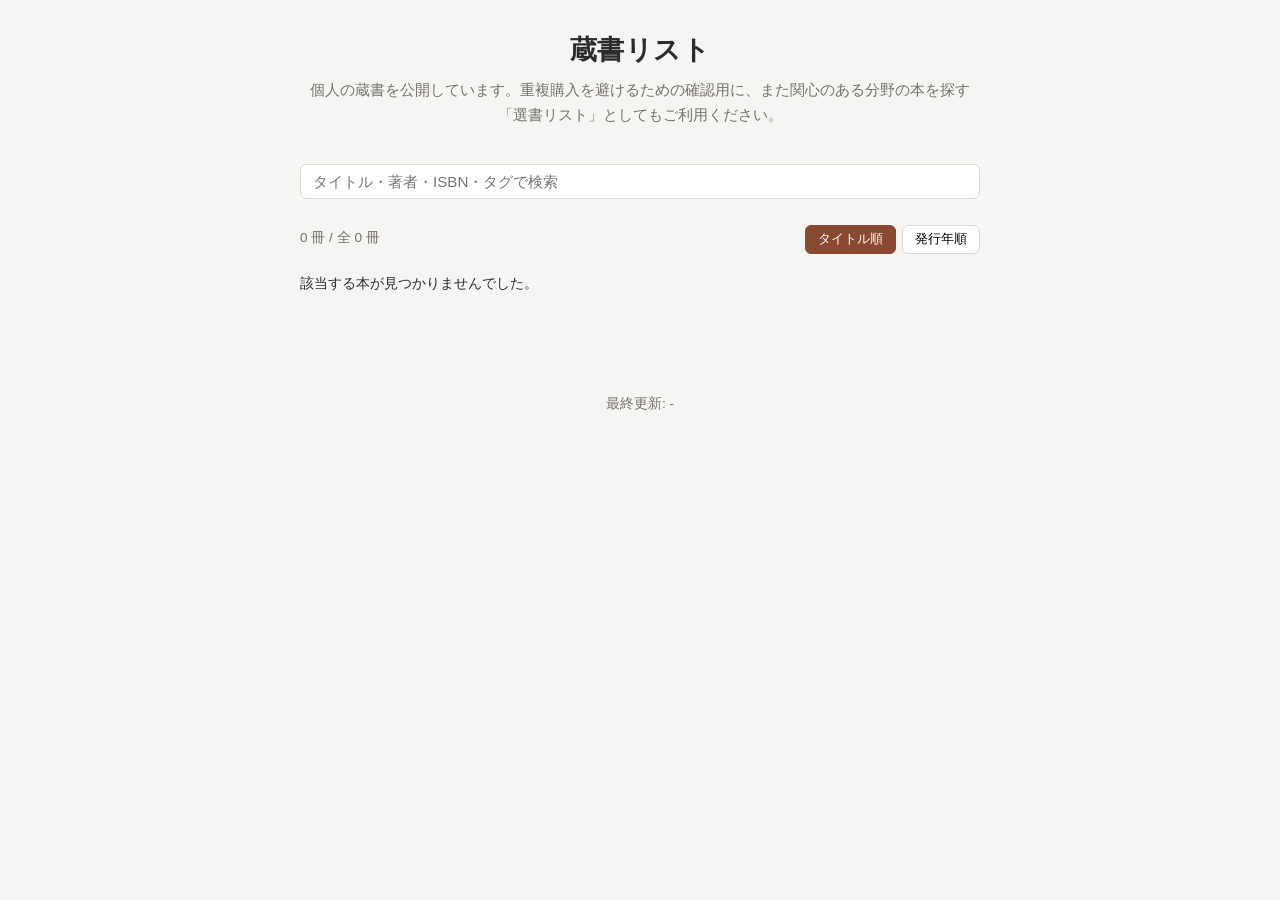
==== index.html @ a23bb163 "初期コミット: 蔵書管理（ローカル登録ツール + GitHub Pages公開ページ） Co-Authored-By: Claude Sonnet 5 <noreply@anthropic.com>" ====
<!DOCTYPE html>
<html lang="ja">
<head>
<meta charset="UTF-8">
<meta name="viewport" content="width=device-width, initial-scale=1.0">
<title>蔵書リスト</title>
<link rel="stylesheet" href="css/style.css">
<link rel="stylesheet" href="css/public.css">
</head>
<body>
<header class="site-header">
  <h1>蔵書リスト</h1>
  <!-- 紹介文はここを自由に書き換えてください -->
  <p class="intro">
    個人の蔵書を公開しています。重複購入を避けるための確認用に、また関心のある分野の本を探す「選書リスト」としてもご利用ください。
  </p>
</header>

<main>
  <div class="search-bar">
    <input type="search" id="search-input" placeholder="タイトル・著者・ISBN・タグで検索">
  </div>

  <div id="tag-filter" class="tag-filter"></div>

  <div class="list-toolbar">
    <div id="book-count" class="book-count"></div>
    <div class="sort-buttons">
      <button id="sort-title-btn" class="sort-btn active">タイトル順</button>
      <button id="sort-year-btn" class="sort-btn">発行年順</button>
    </div>
  </div>

  <div id="book-list" class="book-list"></div>
  <p id="empty-message" class="status hidden">該当する本が見つかりませんでした。</p>
</main>

<footer class="site-footer">
  <p class="hint">最終更新: <span id="last-updated">-</span></p>
</footer>

<script src="js/app.js"></script>
</body>
</html>
---- css/style.css ----
:root {
  --bg: #f5f5f3;
  --panel: #ffffff;
  --border: #ddd8d0;
  --text: #2b2b2b;
  --text-muted: #767267;
  --accent: #a35c3c;
  --accent-dark: #8a4a2f;
  --danger: #b3402f;
  font-family: -apple-system, BlinkMacSystemFont, "Hiragino Sans", "Yu Gothic", sans-serif;
}

* { box-sizing: border-box; }

body {
  margin: 0;
  background: var(--bg);
  color: var(--text);
}

.app-header {
  display: flex;
  align-items: center;
  justify-content: space-between;
  flex-wrap: wrap;
  gap: 12px;
  padding: 16px 20px;
  background: var(--panel);
  border-bottom: 1px solid var(--border);
}

.app-header h1 {
  font-size: 1.25rem;
  margin: 0;
}

main { padding: 16px 20px 60px; max-width: 1000px; margin: 0 auto; }

.panel {
  background: var(--panel);
  border: 1px solid var(--border);
  border-radius: 8px;
  padding: 20px;
  margin-bottom: 20px;
}

.panel h2 { margin-top: 0; font-size: 1.05rem; }

.hint { color: var(--text-muted); font-size: 0.85rem; }

.toolbar {
  display: flex;
  gap: 12px;
  flex-wrap: wrap;
  align-items: center;
  margin-bottom: 8px;
}

#search-input, .toolbar input[type="search"] {
  flex: 1;
  min-width: 220px;
  padding: 8px 12px;
  border: 1px solid var(--border);
  border-radius: 6px;
  font-size: 0.95rem;
}

.book-count { color: var(--text-muted); font-size: 0.85rem; margin-bottom: 4px; }

table {
  width: 100%;
  border-collapse: collapse;
  background: var(--panel);
  border: 1px solid var(--border);
  border-radius: 8px;
  overflow: hidden;
}

th, td {
  text-align: left;
  padding: 10px 12px;
  border-bottom: 1px solid var(--border);
  font-size: 0.92rem;
  vertical-align: top;
}

th {
  background: #efece5;
  white-space: nowrap;
}

th[data-sort] { cursor: pointer; user-select: none; }

tbody tr:hover { background: #f9f6f0; }

.isbn-form {
  display: flex;
  gap: 8px;
  flex-wrap: wrap;
  margin-bottom: 12px;
}

.isbn-form input {
  flex: 1;
  min-width: 180px;
  padding: 10px 12px;
  font-size: 1rem;
  border: 1px solid var(--border);
  border-radius: 6px;
}

button {
  padding: 9px 14px;
  border: 1px solid var(--border);
  background: var(--panel);
  border-radius: 6px;
  cursor: pointer;
  font-size: 0.9rem;
}

button.primary {
  background: var(--accent);
  color: #fff;
  border-color: var(--accent);
}

button.danger {
  background: var(--danger);
  color: #fff;
  border-color: var(--danger);
}

.status { margin: 8px 0; font-size: 0.88rem; white-space: pre-wrap; }
.status.error { color: var(--danger); }
.status.ok { color: #2f7a3a; }

.fields {
  display: flex;
  flex-direction: column;
  gap: 10px;
  margin: 16px 0;
}

.fields label {
  display: flex;
  flex-direction: column;
  font-size: 0.82rem;
  color: var(--text-muted);
  gap: 4px;
}

.fields input {
  padding: 8px 10px;
  border: 1px solid var(--border);
  border-radius: 6px;
  font-size: 0.95rem;
  color: var(--text);
}

.required { color: var(--danger); }

.form-actions { display: flex; gap: 10px; }

.modal {
  position: fixed;
  inset: 0;
  background: rgba(0, 0, 0, 0.5);
  display: flex;
  align-items: center;
  justify-content: center;
  z-index: 100;
  padding: 16px;
}

.modal.hidden { display: none; }

.modal-content {
  background: var(--panel);
  border-radius: 10px;
  padding: 20px;
  max-width: 480px;
  width: 100%;
  max-height: 90vh;
  overflow-y: auto;
  position: relative;
}

.modal-close {
  position: absolute;
  top: 10px;
  right: 10px;
  border: none;
  background: transparent;
  font-size: 1.4rem;
  line-height: 1;
  cursor: pointer;
  padding: 4px 8px;
}

.tag-badge {
  display: inline-block;
  background: #efe6de;
  color: var(--accent-dark);
  border-radius: 999px;
  padding: 2px 10px;
  font-size: 0.78rem;
  margin: 2px 4px 2px 0;
}

.hidden { display: none !important; }

@media (max-width: 600px) {
  main { padding: 12px; }
}
---- css/public.css ----
.site-header {
  padding: 32px 20px 20px;
  max-width: 720px;
  margin: 0 auto;
  text-align: center;
}

.site-header h1 {
  font-size: 1.7rem;
  margin: 0 0 10px;
  letter-spacing: 0.02em;
}

.site-header .intro {
  color: var(--text-muted);
  font-size: 0.92rem;
  line-height: 1.7;
  margin: 0;
}

main { max-width: 720px; }

.search-bar { margin-bottom: 12px; }

.search-bar input {
  width: 100%;
  padding: 12px 16px;
  font-size: 1rem;
  border: 1px solid var(--border);
  border-radius: 999px;
  background: var(--panel);
}

.tag-filter {
  display: flex;
  flex-wrap: wrap;
  gap: 6px;
  margin-bottom: 14px;
}

.tag-chip {
  border: 1px solid var(--border);
  background: var(--panel);
  border-radius: 999px;
  padding: 4px 12px;
  font-size: 0.8rem;
  color: var(--text-muted);
  cursor: pointer;
}

.tag-chip.active {
  background: var(--accent);
  border-color: var(--accent);
  color: #fff;
}

.list-toolbar {
  display: flex;
  justify-content: space-between;
  align-items: center;
  flex-wrap: wrap;
  gap: 8px;
  margin-bottom: 12px;
}

.sort-buttons { display: flex; gap: 6px; }

.sort-btn {
  padding: 5px 12px;
  font-size: 0.8rem;
  border: 1px solid var(--border);
  background: var(--panel);
  border-radius: 6px;
  cursor: pointer;
}

.sort-btn.active {
  background: var(--accent-dark);
  color: #fff;
  border-color: var(--accent-dark);
}

.book-list {
  display: flex;
  flex-direction: column;
  gap: 2px;
}

.book-item {
  background: var(--panel);
  border: 1px solid var(--border);
  border-top: none;
  padding: 14px 18px;
}

.book-item:first-child { border-top: 1px solid var(--border); border-radius: 8px 8px 0 0; }
.book-item:last-child { border-radius: 0 0 8px 8px; }
.book-item:only-child { border-radius: 8px; }

.book-title {
  font-size: 1rem;
  font-weight: 600;
}

.book-meta {
  color: var(--text-muted);
  font-size: 0.85rem;
  margin-top: 2px;
}

.book-isbn {
  color: var(--text-muted);
  font-size: 0.75rem;
  margin-top: 2px;
  font-variant-numeric: tabular-nums;
}

.book-tags { margin-top: 6px; }

.site-footer {
  max-width: 720px;
  margin: 0 auto;
  padding: 20px;
  text-align: center;
}
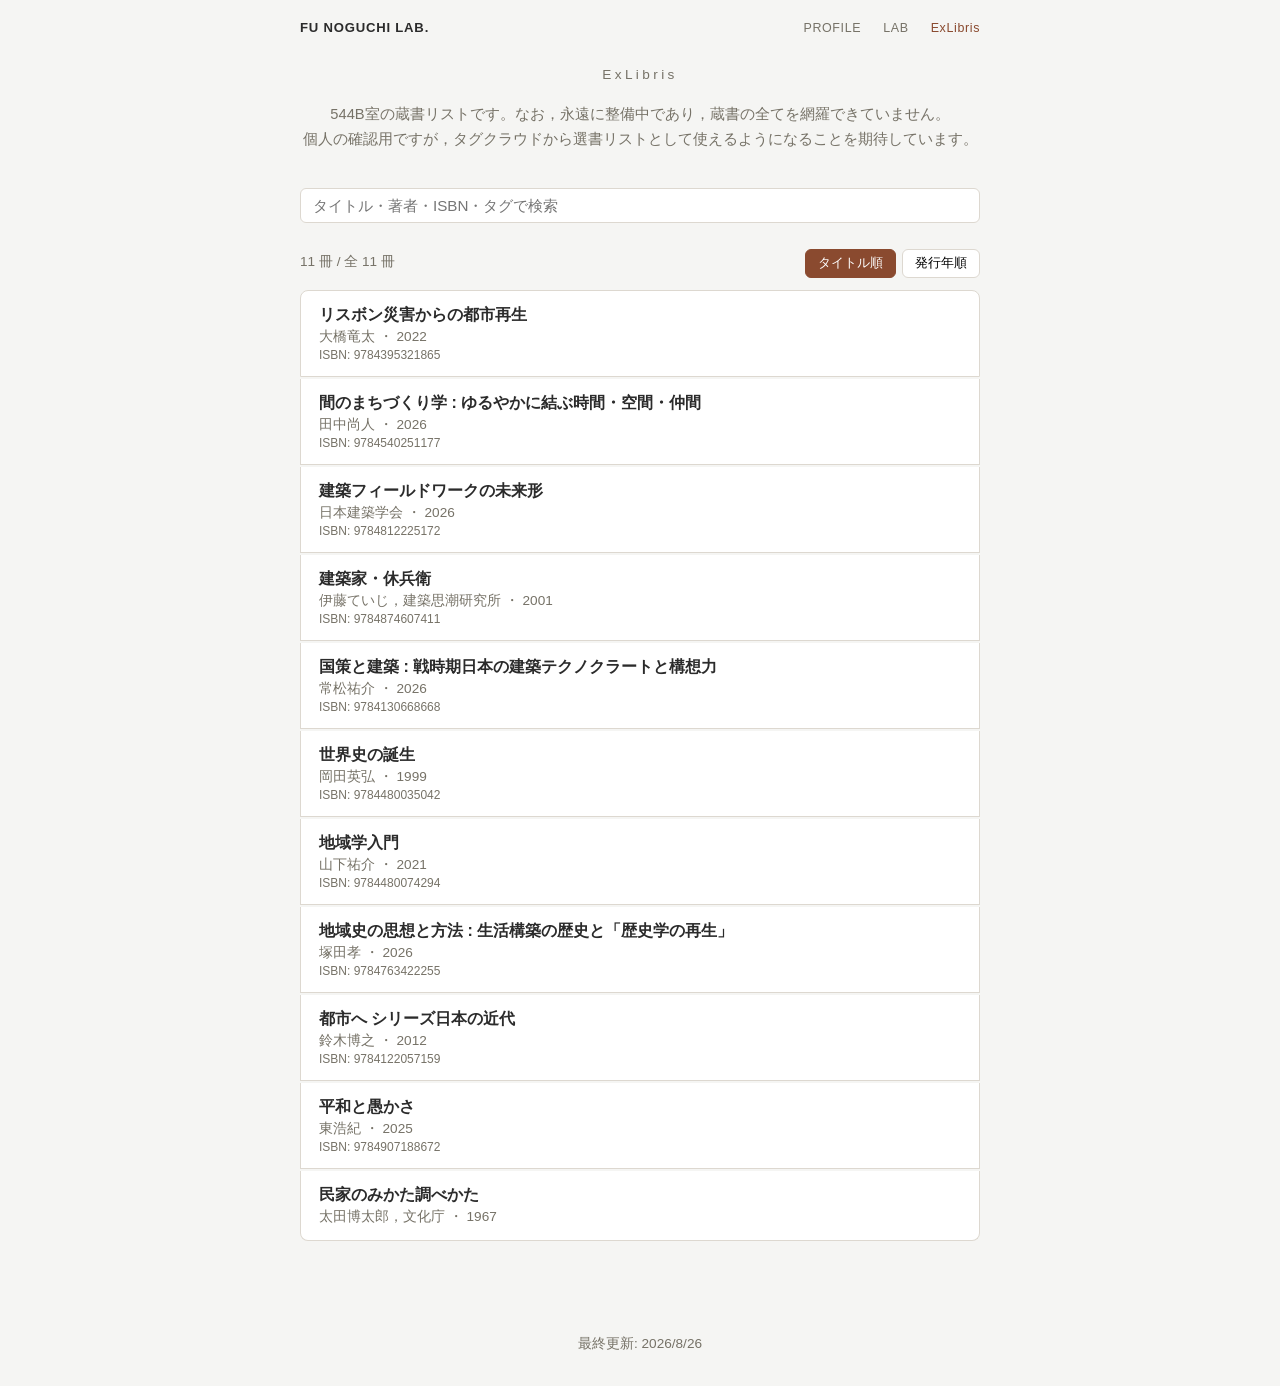
==== commit 289a2db9: "共通ヘッダーの追加と見出し・説明文の変更（ExLibrisキッカー表示、説明文を書き換え） Co-Authored-By: Claude Sonnet 5 <noreply@anthropic.com" ====
--- a/index.html
+++ b/index.html
@@ -8,11 +8,20 @@
 <link rel="stylesheet" href="css/public.css">
 </head>
 <body>
+<nav class="site-nav">
+  <a class="brand" href="/">FU NOGUCHI LAB.</a>
+  <div class="nav-links">
+    <a href="https://yutanoguchi051.github.io/">PROFILE</a>
+    <a href="https://yutanoguchi051.github.io/FU-NoguchiLab/">LAB</a>
+    <span class="current">ExLibris</span>
+  </div>
+</nav>
+
 <header class="site-header">
-  <h1>蔵書リスト</h1>
-  <!-- 紹介文はここを自由に書き換えてください -->
+  <p class="kicker">ExLibris</p>
   <p class="intro">
-    個人の蔵書を公開しています。重複購入を避けるための確認用に、また関心のある分野の本を探す「選書リスト」としてもご利用ください。
+    544B室の蔵書リストです。なお，永遠に整備中であり，蔵書の全てを網羅できていません。<br>
+    個人の確認用ですが，タグクラウドから選書リストとして使えるようになることを期待しています。
   </p>
 </header>
 
--- a/css/public.css
+++ b/css/public.css
@@ -1,8 +1,49 @@
+.site-nav {
+  display: flex;
+  justify-content: space-between;
+  align-items: center;
+  padding: 20px 20px 0;
+  max-width: 720px;
+  margin: 0 auto;
+}
+
+.site-nav .brand {
+  font-weight: 600;
+  letter-spacing: 0.06em;
+  font-size: 0.82rem;
+  color: var(--text);
+  text-decoration: none;
+}
+
+.site-nav .nav-links {
+  display: flex;
+  gap: 22px;
+  font-size: 0.78rem;
+  letter-spacing: 0.05em;
+}
+
+.site-nav .nav-links a,
+.site-nav .nav-links span {
+  text-decoration: none;
+  color: var(--text-muted);
+}
+
+.site-nav .nav-links .current {
+  color: var(--accent-dark);
+}
+
 .site-header {
   padding: 32px 20px 20px;
   max-width: 720px;
   margin: 0 auto;
   text-align: center;
+}
+
+.site-header .kicker {
+  font-size: 0.85rem;
+  letter-spacing: 0.25em;
+  color: var(--text-muted);
+  margin: 0 0 20px;
 }
 
 .site-header h1 {
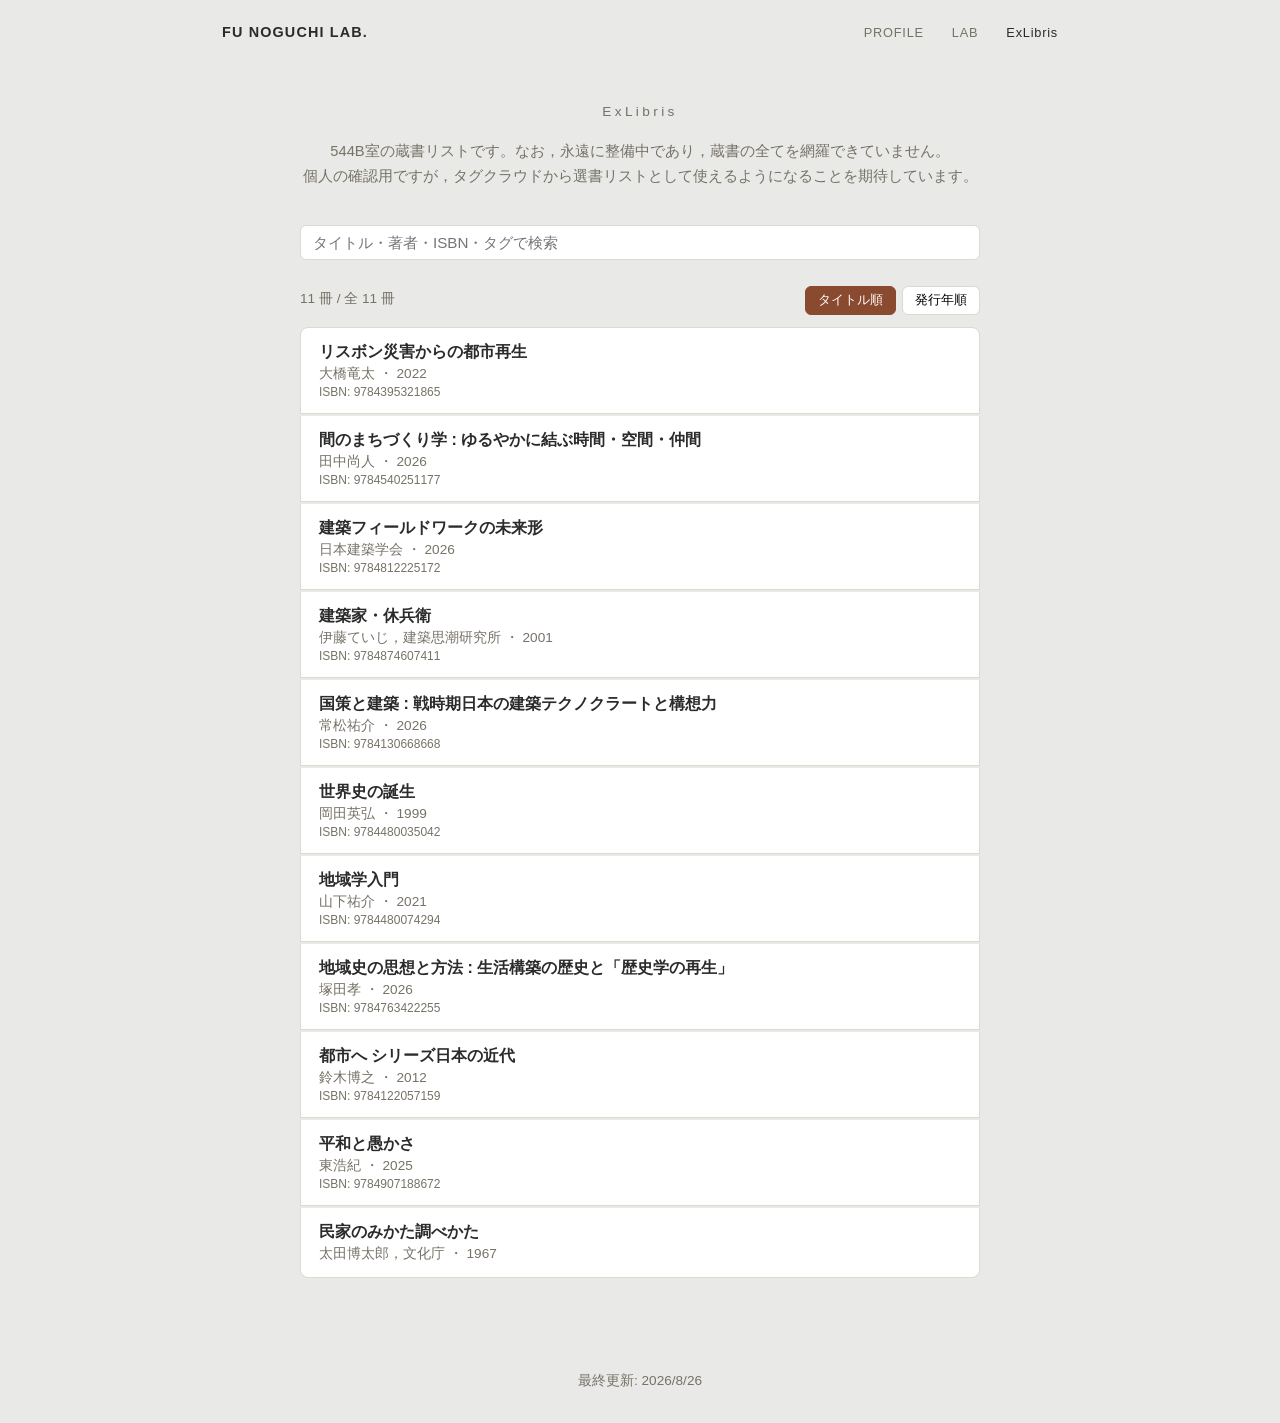
==== commit 58b11cd6: "ページタイトルをLabページと同じ形式に統一 Co-Authored-By: Claude Sonnet 5 <noreply@anthropic.com>" ====
--- a/index.html
+++ b/index.html
@@ -3,7 +3,7 @@
 <head>
 <meta charset="UTF-8">
 <meta name="viewport" content="width=device-width, initial-scale=1.0">
-<title>蔵書リスト</title>
+<title>ExLibris | Yuta Noguchi</title>
 <link rel="stylesheet" href="css/style.css">
 <link rel="stylesheet" href="css/public.css">
 </head>
--- a/css/style.css
+++ b/css/style.css
@@ -1,5 +1,5 @@
 :root {
-  --bg: #f5f5f3;
+  --bg: #e9e9e7;
   --panel: #ffffff;
   --border: #ddd8d0;
   --text: #2b2b2b;
--- a/css/public.css
+++ b/css/public.css
@@ -2,24 +2,24 @@
   display: flex;
   justify-content: space-between;
   align-items: center;
-  padding: 20px 20px 0;
-  max-width: 720px;
+  padding: 24px 32px;
+  max-width: 900px;
   margin: 0 auto;
 }
 
 .site-nav .brand {
   font-weight: 600;
-  letter-spacing: 0.06em;
-  font-size: 0.82rem;
+  letter-spacing: 0.08em;
+  font-size: 0.9rem;
   color: var(--text);
   text-decoration: none;
 }
 
 .site-nav .nav-links {
   display: flex;
-  gap: 22px;
-  font-size: 0.78rem;
-  letter-spacing: 0.05em;
+  gap: 28px;
+  font-size: 0.8rem;
+  letter-spacing: 0.06em;
 }
 
 .site-nav .nav-links a,
@@ -29,11 +29,11 @@
 }
 
 .site-nav .nav-links .current {
-  color: var(--accent-dark);
+  color: var(--text);
 }
 
 .site-header {
-  padding: 32px 20px 20px;
+  padding: 40px 20px 20px;
   max-width: 720px;
   margin: 0 auto;
   text-align: center;
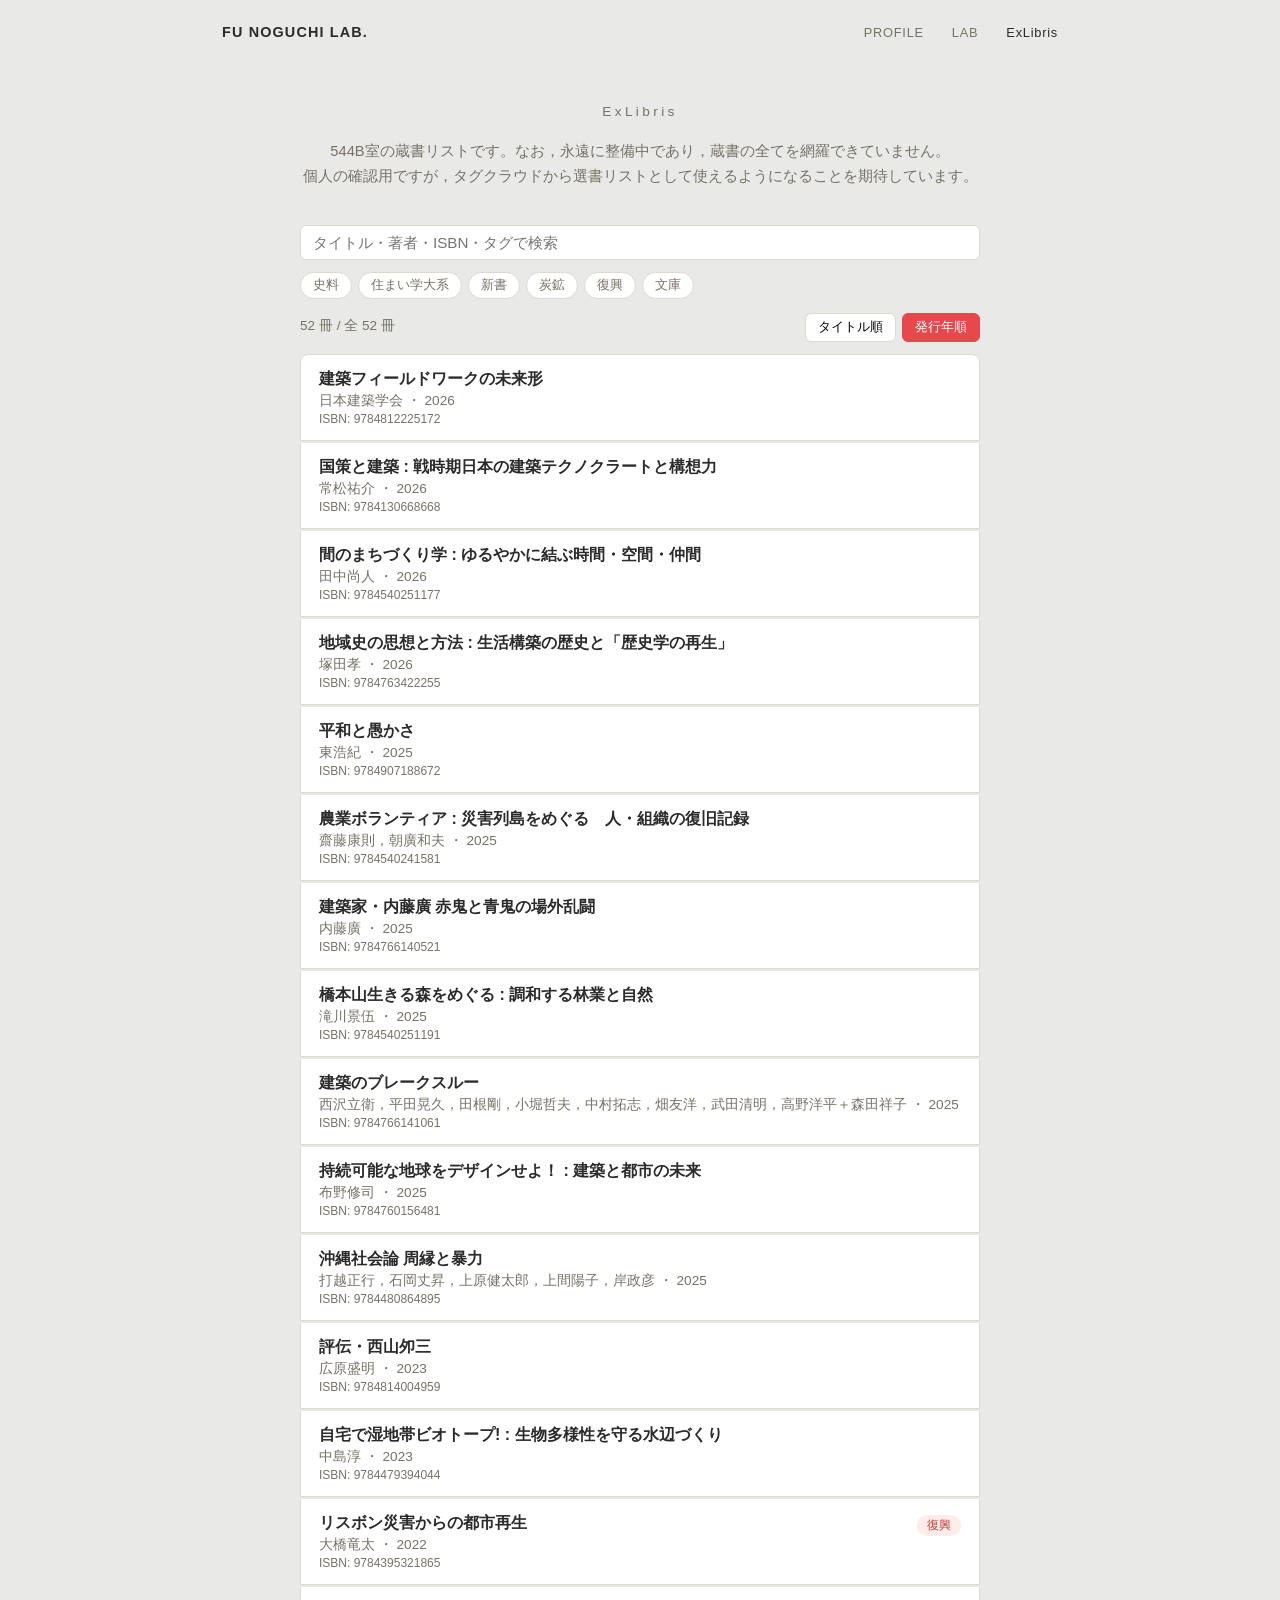
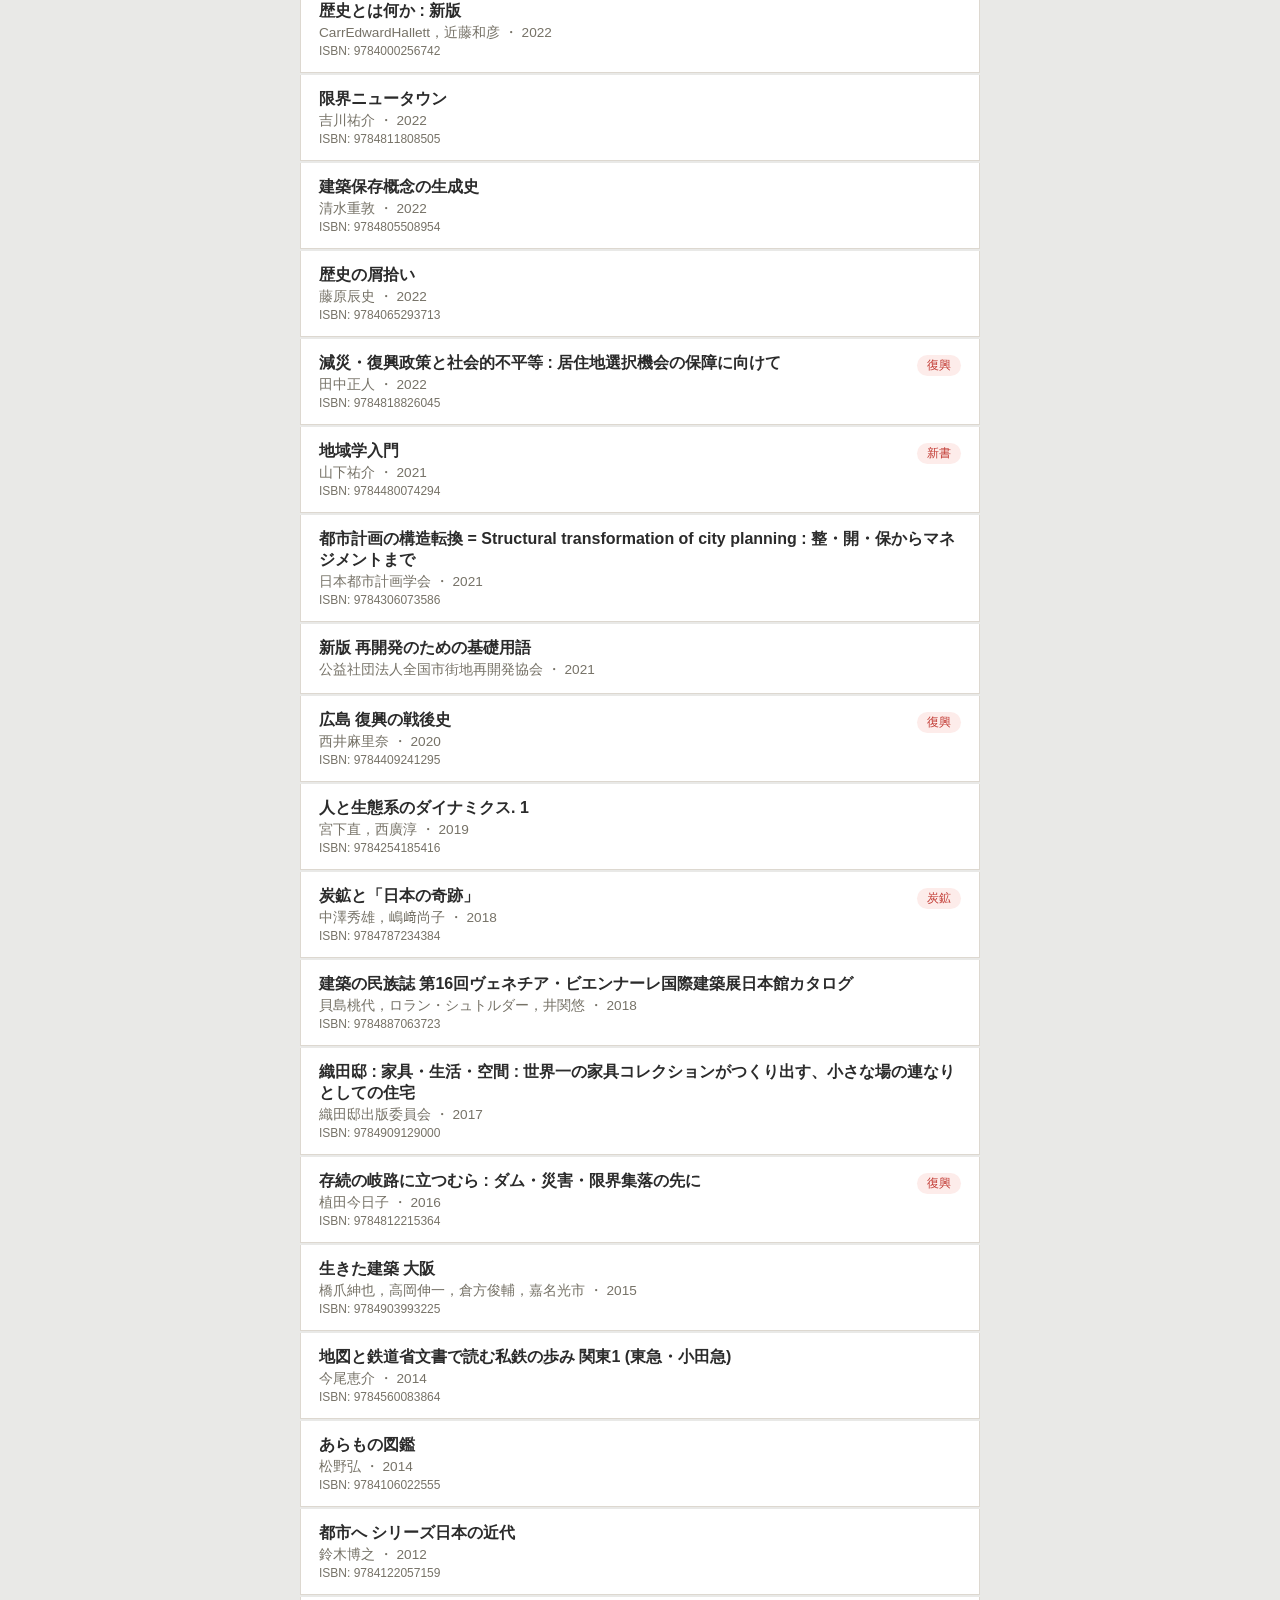
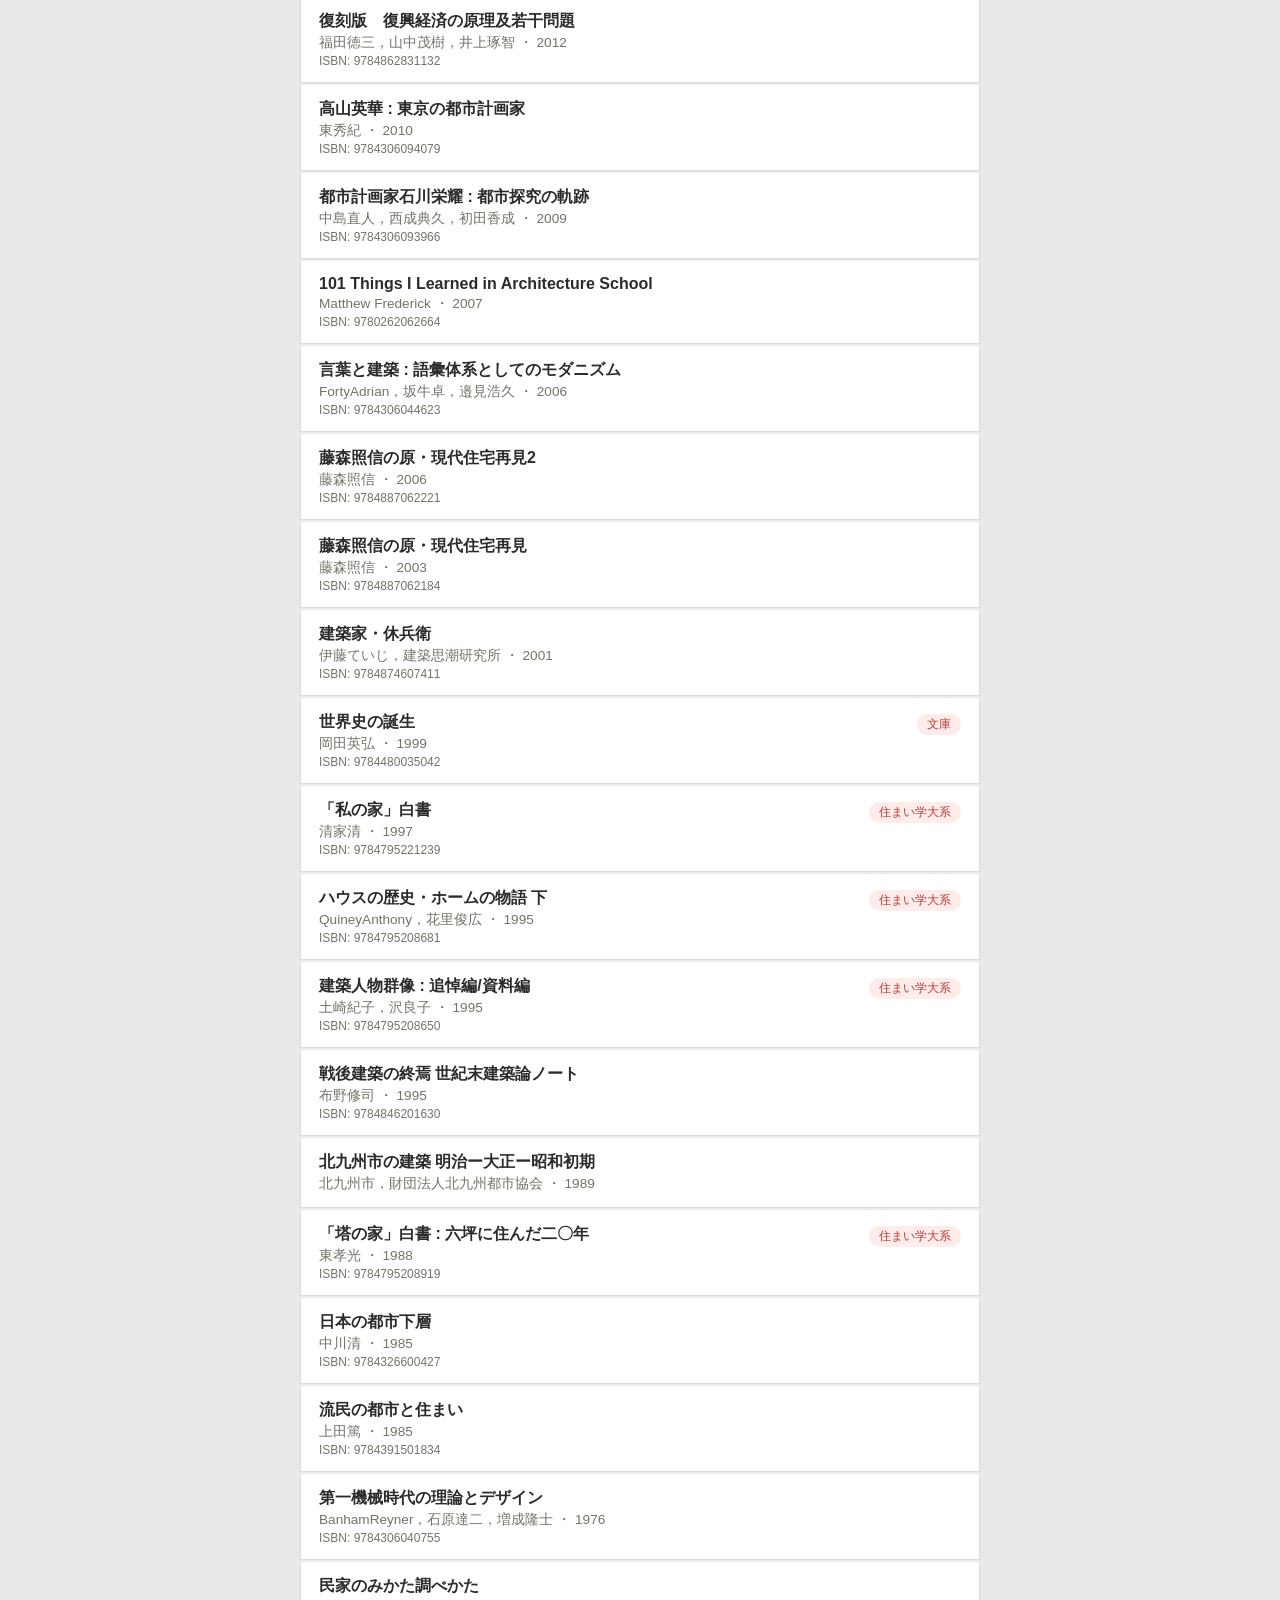
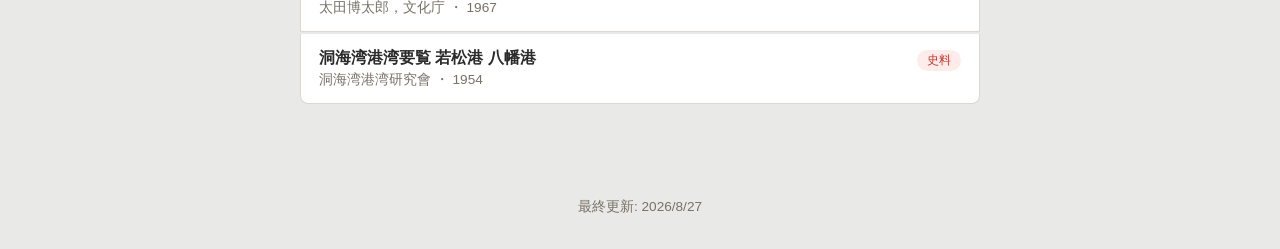
==== commit 91cda401: "タグ表示を右揃え・同一行に変更し、差し色を赤系に、初期並び順を発行年順に変更 Co-Authored-By: Claude Sonnet 5 <noreply@anthropic.com>" ====
--- a/index.html
+++ b/index.html
@@ -35,8 +35,8 @@
   <div class="list-toolbar">
     <div id="book-count" class="book-count"></div>
     <div class="sort-buttons">
-      <button id="sort-title-btn" class="sort-btn active">タイトル順</button>
-      <button id="sort-year-btn" class="sort-btn">発行年順</button>
+      <button id="sort-title-btn" class="sort-btn">タイトル順</button>
+      <button id="sort-year-btn" class="sort-btn active">発行年順</button>
     </div>
   </div>
 
--- a/css/public.css
+++ b/css/public.css
@@ -1,3 +1,9 @@
+:root {
+  --list-accent: #e5484d;
+  --list-accent-tint: #fdecea;
+  --list-accent-text: #c23b34;
+}
+
 .site-nav {
   display: flex;
   justify-content: space-between;
@@ -90,8 +96,8 @@
 }
 
 .tag-chip.active {
-  background: var(--accent);
-  border-color: var(--accent);
+  background: var(--list-accent);
+  border-color: var(--list-accent);
   color: #fff;
 }
 
@@ -116,9 +122,9 @@
 }
 
 .sort-btn.active {
-  background: var(--accent-dark);
+  background: var(--list-accent);
   color: #fff;
-  border-color: var(--accent-dark);
+  border-color: var(--list-accent);
 }
 
 .book-list {
@@ -128,10 +134,19 @@
 }
 
 .book-item {
+  display: flex;
+  justify-content: space-between;
+  align-items: flex-start;
+  gap: 16px;
   background: var(--panel);
   border: 1px solid var(--border);
   border-top: none;
   padding: 14px 18px;
+}
+
+.book-main {
+  flex: 1;
+  min-width: 0;
 }
 
 .book-item:first-child { border-top: 1px solid var(--border); border-radius: 8px 8px 0 0; }
@@ -156,7 +171,17 @@
   font-variant-numeric: tabular-nums;
 }
 
-.book-tags { margin-top: 6px; }
+.book-tags {
+  flex-shrink: 0;
+  max-width: 45%;
+  text-align: right;
+}
+
+.book-tags .tag-badge {
+  background: var(--list-accent-tint);
+  color: var(--list-accent-text);
+  margin: 2px 0 2px 4px;
+}
 
 .site-footer {
   max-width: 720px;
